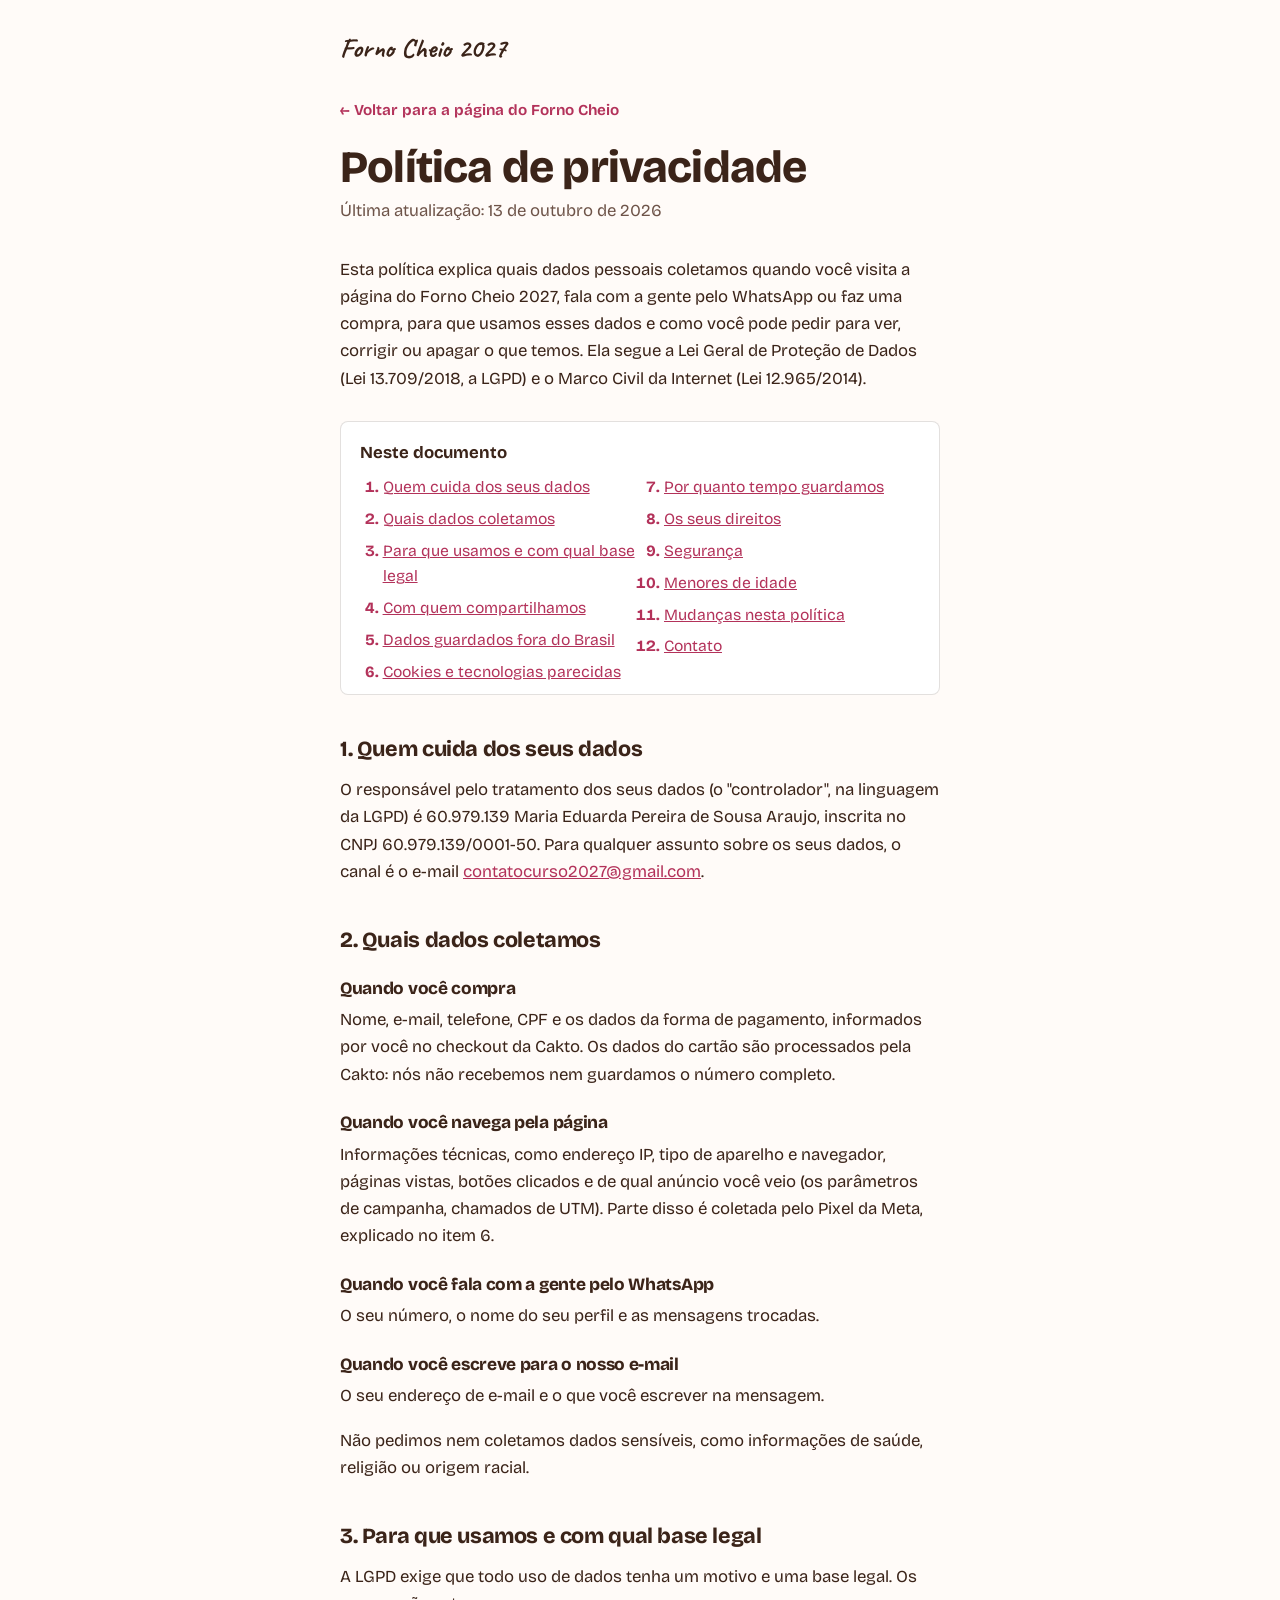
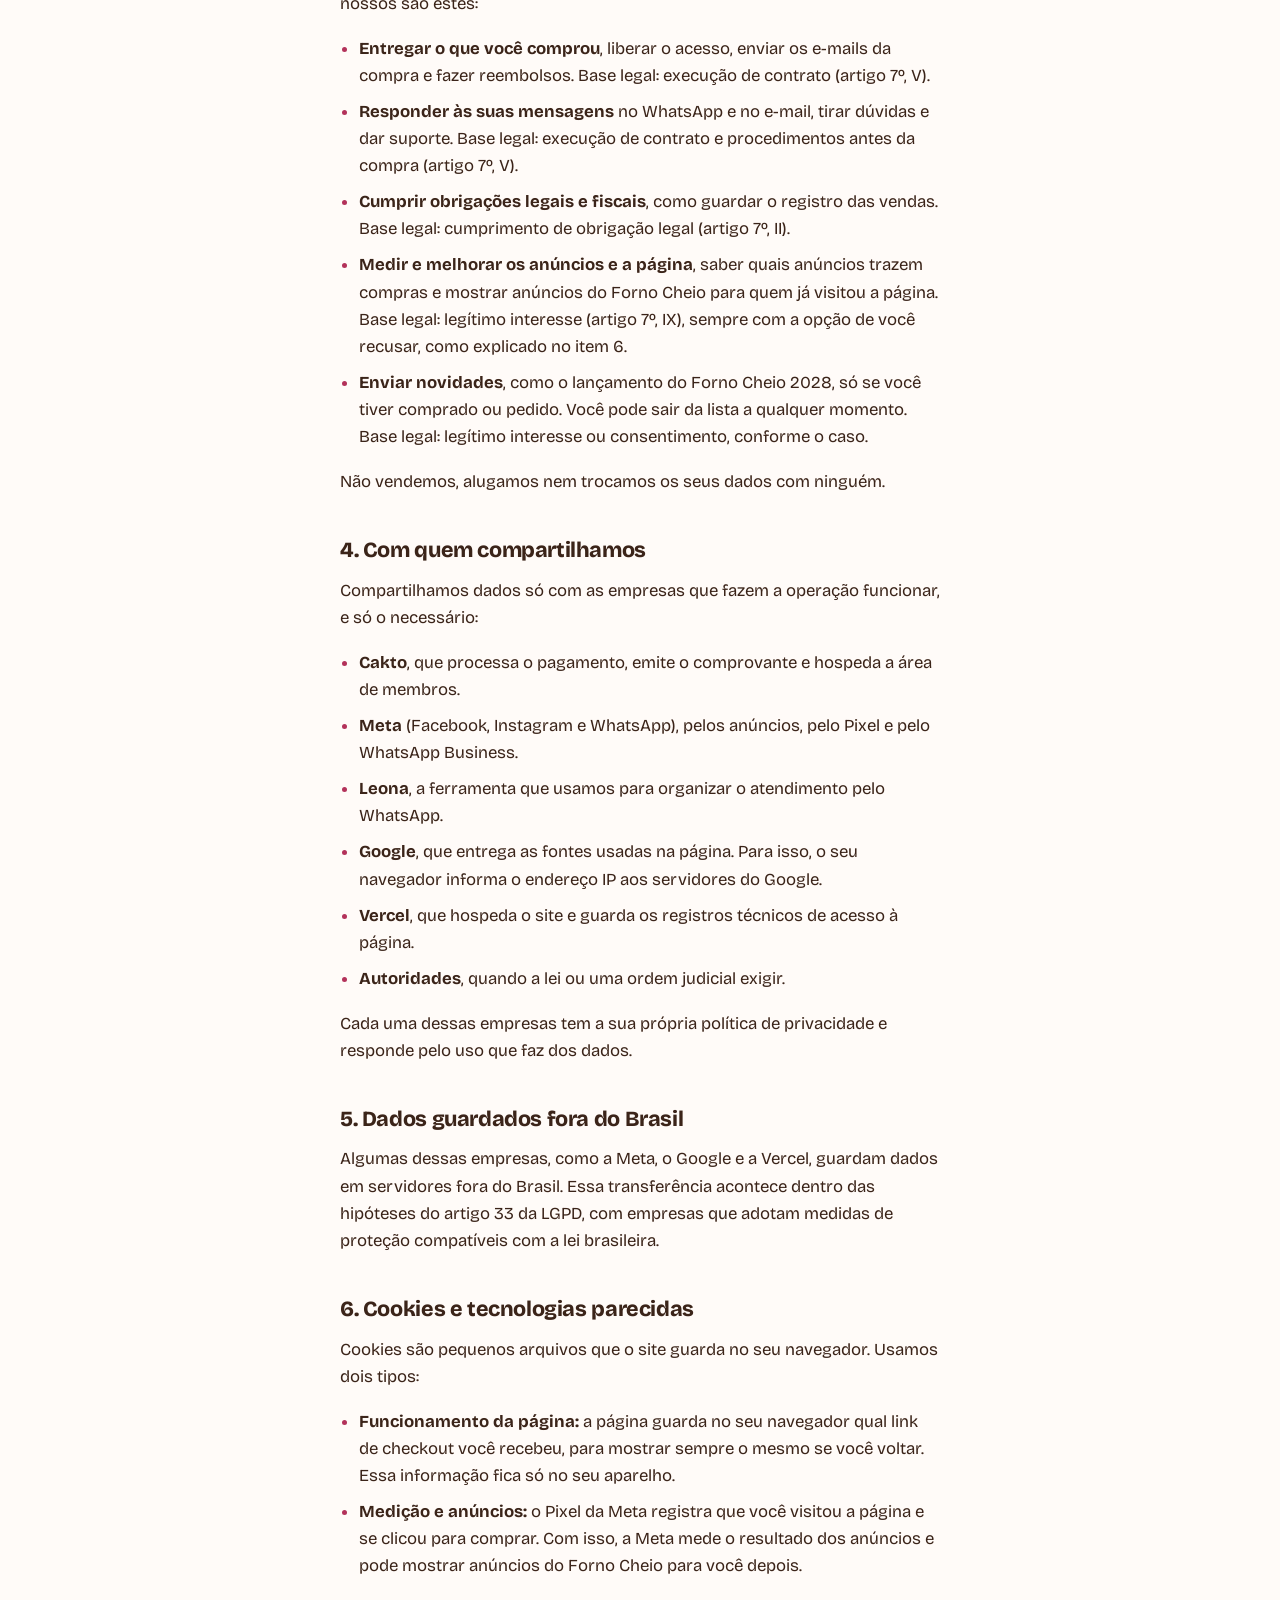
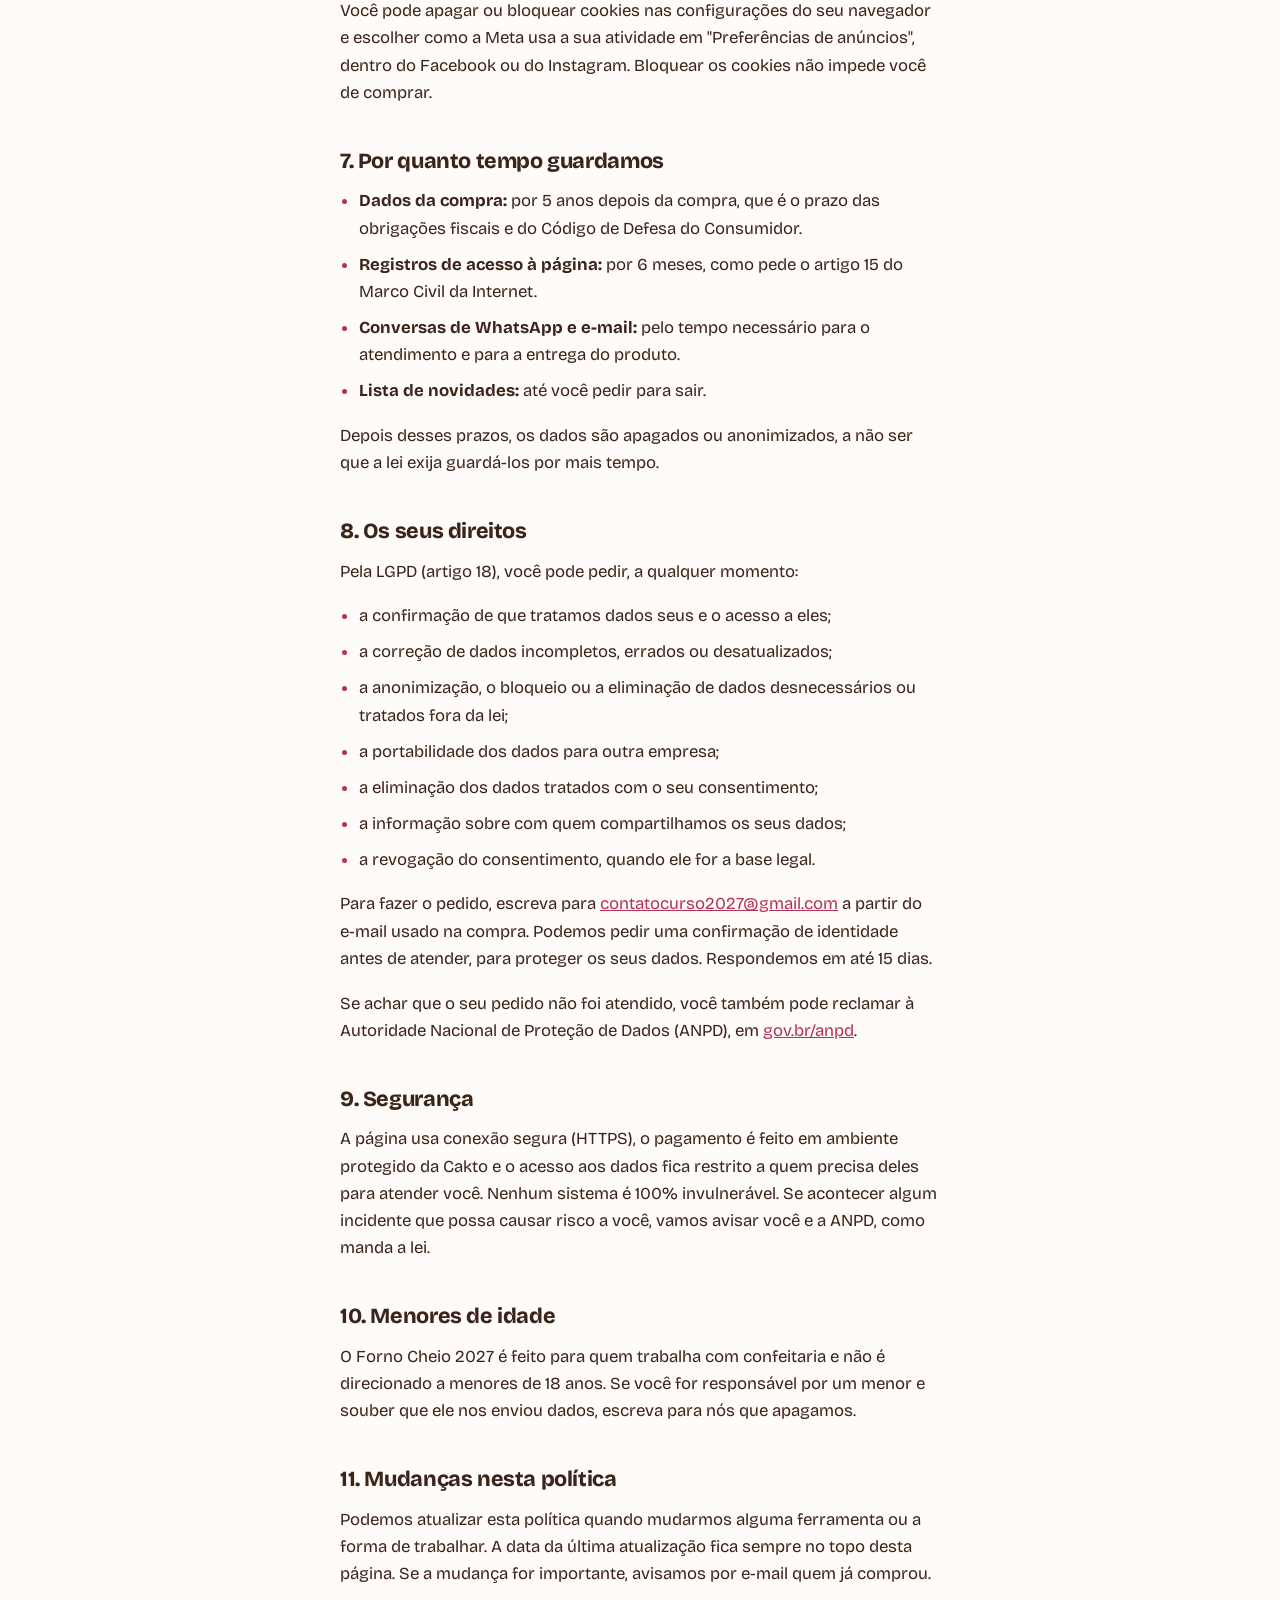
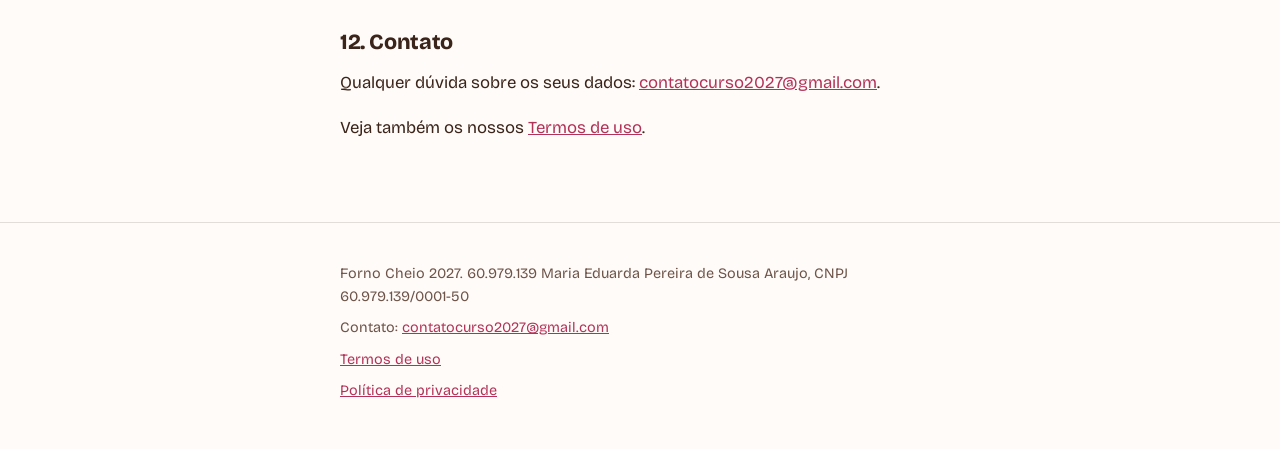
==== privacidade.html @ e8f70041 "Add files via upload" ====
<!doctype html>
<html lang="pt-BR">
<head>
<meta charset="utf-8">
<meta name="viewport" content="width=device-width, initial-scale=1, viewport-fit=cover">
<title>Política de privacidade | Forno Cheio 2027</title>
<meta name="description" content="Política de privacidade do Forno Cheio 2027: quais dados coletamos, para quê, com quem compartilhamos e como você exerce os seus direitos pela LGPD.">
<meta name="robots" content="noindex">
<meta name="theme-color" content="#FFFBF8">
<link rel="preconnect" href="https://fonts.googleapis.com">
<link rel="preconnect" href="https://fonts.gstatic.com" crossorigin>
<link href="https://fonts.googleapis.com/css2?family=Bricolage+Grotesque:opsz,wght@12..96,400..800&family=Caveat:wght@500..700&display=swap" rel="stylesheet">
<link rel="stylesheet" href="style.css">
</head>
<body>

<header class="legal-topo">
  <div class="coluna">
    <a class="marca legal-marca" href="index.html">Forno Cheio 2027</a>
  </div>
</header>

<main class="legal">
  <div class="coluna">
    <a class="legal-voltar" href="index.html">← Voltar para a página do Forno Cheio</a>
    <h1>Política de privacidade</h1>
    <p class="legal-data">Última atualização: 13 de outubro de 2026</p>

    <p>Esta política explica quais dados pessoais coletamos quando você visita a página do Forno Cheio 2027, fala com a gente pelo WhatsApp ou faz uma compra, para que usamos esses dados e como você pode pedir para ver, corrigir ou apagar o que temos. Ela segue a Lei Geral de Proteção de Dados (Lei 13.709/2018, a LGPD) e o Marco Civil da Internet (Lei 12.965/2014).</p>

    <nav class="legal-sumario" aria-label="Neste documento">
      <p><strong>Neste documento</strong></p>
      <ol>
        <li><a href="#p1">Quem cuida dos seus dados</a></li>
        <li><a href="#p2">Quais dados coletamos</a></li>
        <li><a href="#p3">Para que usamos e com qual base legal</a></li>
        <li><a href="#p4">Com quem compartilhamos</a></li>
        <li><a href="#p5">Dados guardados fora do Brasil</a></li>
        <li><a href="#p6">Cookies e tecnologias parecidas</a></li>
        <li><a href="#p7">Por quanto tempo guardamos</a></li>
        <li><a href="#p8">Os seus direitos</a></li>
        <li><a href="#p9">Segurança</a></li>
        <li><a href="#p10">Menores de idade</a></li>
        <li><a href="#p11">Mudanças nesta política</a></li>
        <li><a href="#p12">Contato</a></li>
      </ol>
    </nav>

    <section id="p1">
      <h2>1. Quem cuida dos seus dados</h2>
      <p>O responsável pelo tratamento dos seus dados (o "controlador", na linguagem da LGPD) é 60.979.139 Maria Eduarda Pereira de Sousa Araujo, inscrita no CNPJ 60.979.139/0001-50. Para qualquer assunto sobre os seus dados, o canal é o e-mail <a href="mailto:contatocurso2027@gmail.com">contatocurso2027@gmail.com</a>.</p>
    </section>

    <section id="p2">
      <h2>2. Quais dados coletamos</h2>
      <h3>Quando você compra</h3>
      <p>Nome, e-mail, telefone, CPF e os dados da forma de pagamento, informados por você no checkout da Cakto. Os dados do cartão são processados pela Cakto: nós não recebemos nem guardamos o número completo.</p>
      <h3>Quando você navega pela página</h3>
      <p>Informações técnicas, como endereço IP, tipo de aparelho e navegador, páginas vistas, botões clicados e de qual anúncio você veio (os parâmetros de campanha, chamados de UTM). Parte disso é coletada pelo Pixel da Meta, explicado no item 6.</p>
      <h3>Quando você fala com a gente pelo WhatsApp</h3>
      <p>O seu número, o nome do seu perfil e as mensagens trocadas.</p>
      <h3>Quando você escreve para o nosso e-mail</h3>
      <p>O seu endereço de e-mail e o que você escrever na mensagem.</p>
      <p>Não pedimos nem coletamos dados sensíveis, como informações de saúde, religião ou origem racial.</p>
    </section>

    <section id="p3">
      <h2>3. Para que usamos e com qual base legal</h2>
      <p>A LGPD exige que todo uso de dados tenha um motivo e uma base legal. Os nossos são estes:</p>
      <ul>
        <li><strong>Entregar o que você comprou</strong>, liberar o acesso, enviar os e-mails da compra e fazer reembolsos. Base legal: execução de contrato (artigo 7º, V).</li>
        <li><strong>Responder às suas mensagens</strong> no WhatsApp e no e-mail, tirar dúvidas e dar suporte. Base legal: execução de contrato e procedimentos antes da compra (artigo 7º, V).</li>
        <li><strong>Cumprir obrigações legais e fiscais</strong>, como guardar o registro das vendas. Base legal: cumprimento de obrigação legal (artigo 7º, II).</li>
        <li><strong>Medir e melhorar os anúncios e a página</strong>, saber quais anúncios trazem compras e mostrar anúncios do Forno Cheio para quem já visitou a página. Base legal: legítimo interesse (artigo 7º, IX), sempre com a opção de você recusar, como explicado no item 6.</li>
        <li><strong>Enviar novidades</strong>, como o lançamento do Forno Cheio 2028, só se você tiver comprado ou pedido. Você pode sair da lista a qualquer momento. Base legal: legítimo interesse ou consentimento, conforme o caso.</li>
      </ul>
      <p>Não vendemos, alugamos nem trocamos os seus dados com ninguém.</p>
    </section>

    <section id="p4">
      <h2>4. Com quem compartilhamos</h2>
      <p>Compartilhamos dados só com as empresas que fazem a operação funcionar, e só o necessário:</p>
      <ul>
        <li><strong>Cakto</strong>, que processa o pagamento, emite o comprovante e hospeda a área de membros.</li>
        <li><strong>Meta</strong> (Facebook, Instagram e WhatsApp), pelos anúncios, pelo Pixel e pelo WhatsApp Business.</li>
        <li><strong>Leona</strong>, a ferramenta que usamos para organizar o atendimento pelo WhatsApp.</li>
        <li><strong>Google</strong>, que entrega as fontes usadas na página. Para isso, o seu navegador informa o endereço IP aos servidores do Google.</li>
        <li><strong>Vercel</strong>, que hospeda o site e guarda os registros técnicos de acesso à página.</li>
        <li><strong>Autoridades</strong>, quando a lei ou uma ordem judicial exigir.</li>
      </ul>
      <p>Cada uma dessas empresas tem a sua própria política de privacidade e responde pelo uso que faz dos dados.</p>
    </section>

    <section id="p5">
      <h2>5. Dados guardados fora do Brasil</h2>
      <p>Algumas dessas empresas, como a Meta, o Google e a Vercel, guardam dados em servidores fora do Brasil. Essa transferência acontece dentro das hipóteses do artigo 33 da LGPD, com empresas que adotam medidas de proteção compatíveis com a lei brasileira.</p>
    </section>

    <section id="p6">
      <h2>6. Cookies e tecnologias parecidas</h2>
      <p>Cookies são pequenos arquivos que o site guarda no seu navegador. Usamos dois tipos:</p>
      <ul>
        <li><strong>Funcionamento da página:</strong> a página guarda no seu navegador qual link de checkout você recebeu, para mostrar sempre o mesmo se você voltar. Essa informação fica só no seu aparelho.</li>
        <li><strong>Medição e anúncios:</strong> o Pixel da Meta registra que você visitou a página e se clicou para comprar. Com isso, a Meta mede o resultado dos anúncios e pode mostrar anúncios do Forno Cheio para você depois.</li>
      </ul>
      <p>Você pode apagar ou bloquear cookies nas configurações do seu navegador e escolher como a Meta usa a sua atividade em "Preferências de anúncios", dentro do Facebook ou do Instagram. Bloquear os cookies não impede você de comprar.</p>
    </section>

    <section id="p7">
      <h2>7. Por quanto tempo guardamos</h2>
      <ul>
        <li><strong>Dados da compra:</strong> por 5 anos depois da compra, que é o prazo das obrigações fiscais e do Código de Defesa do Consumidor.</li>
        <li><strong>Registros de acesso à página:</strong> por 6 meses, como pede o artigo 15 do Marco Civil da Internet.</li>
        <li><strong>Conversas de WhatsApp e e-mail:</strong> pelo tempo necessário para o atendimento e para a entrega do produto.</li>
        <li><strong>Lista de novidades:</strong> até você pedir para sair.</li>
      </ul>
      <p>Depois desses prazos, os dados são apagados ou anonimizados, a não ser que a lei exija guardá-los por mais tempo.</p>
    </section>

    <section id="p8">
      <h2>8. Os seus direitos</h2>
      <p>Pela LGPD (artigo 18), você pode pedir, a qualquer momento:</p>
      <ul>
        <li>a confirmação de que tratamos dados seus e o acesso a eles;</li>
        <li>a correção de dados incompletos, errados ou desatualizados;</li>
        <li>a anonimização, o bloqueio ou a eliminação de dados desnecessários ou tratados fora da lei;</li>
        <li>a portabilidade dos dados para outra empresa;</li>
        <li>a eliminação dos dados tratados com o seu consentimento;</li>
        <li>a informação sobre com quem compartilhamos os seus dados;</li>
        <li>a revogação do consentimento, quando ele for a base legal.</li>
      </ul>
      <p>Para fazer o pedido, escreva para <a href="mailto:contatocurso2027@gmail.com">contatocurso2027@gmail.com</a> a partir do e-mail usado na compra. Podemos pedir uma confirmação de identidade antes de atender, para proteger os seus dados. Respondemos em até 15 dias.</p>
      <p>Se achar que o seu pedido não foi atendido, você também pode reclamar à Autoridade Nacional de Proteção de Dados (ANPD), em <a href="https://www.gov.br/anpd" rel="noopener">gov.br/anpd</a>.</p>
    </section>

    <section id="p9">
      <h2>9. Segurança</h2>
      <p>A página usa conexão segura (HTTPS), o pagamento é feito em ambiente protegido da Cakto e o acesso aos dados fica restrito a quem precisa deles para atender você. Nenhum sistema é 100% invulnerável. Se acontecer algum incidente que possa causar risco a você, vamos avisar você e a ANPD, como manda a lei.</p>
    </section>

    <section id="p10">
      <h2>10. Menores de idade</h2>
      <p>O Forno Cheio 2027 é feito para quem trabalha com confeitaria e não é direcionado a menores de 18 anos. Se você for responsável por um menor e souber que ele nos enviou dados, escreva para nós que apagamos.</p>
    </section>

    <section id="p11">
      <h2>11. Mudanças nesta política</h2>
      <p>Podemos atualizar esta política quando mudarmos alguma ferramenta ou a forma de trabalhar. A data da última atualização fica sempre no topo desta página. Se a mudança for importante, avisamos por e-mail quem já comprou.</p>
    </section>

    <section id="p12">
      <h2>12. Contato</h2>
      <p>Qualquer dúvida sobre os seus dados: <a href="mailto:contatocurso2027@gmail.com">contatocurso2027@gmail.com</a>.</p>
      <p>Veja também os nossos <a href="termos.html">Termos de uso</a>.</p>
    </section>
  </div>
</main>

<footer class="rodape rodape-legal">
  <div class="coluna">
    <p>Forno Cheio 2027. 60.979.139 Maria Eduarda Pereira de Sousa Araujo, CNPJ 60.979.139/0001-50</p>
    <p>Contato: <a href="mailto:contatocurso2027@gmail.com">contatocurso2027@gmail.com</a></p>
    <p><a href="termos.html">Termos de uso</a></p>
    <p><a href="privacidade.html" aria-current="page">Política de privacidade</a></p>
  </div>
</footer>

</body>
</html>
---- style.css ----
/*
  FORNO CHEIO 2027 | PÁGINA DE VENDAS COM DUAS VERSÕES
  Estilos da página. Este arquivo é carregado pelo index.html (link no <head>).
  As cores ficam todas no bloco :root logo abaixo. O modo escuro se ajusta sozinho.
*/

:root {
  --papel: #FFFBF8;
  --cartao: #FFFFFF;
  --tinta: #3B2419;
  --tinta-suave: #6E5449;
  --framboesa: #B3325A;
  --framboesa-escura: #86203F;
  --no-botao: #FFFFFF;
  --glace: #F8D3D9;
  --kraft: #D4B58F;
  --no-kraft: #3B2419;
  --pauta: #B9CDE4;
  --margem: #E79AAA;
  --risco: rgba(59, 36, 25, 0.14);
  --sombra: rgba(59, 36, 25, 0.28);
  --faixa: #3B2419;
  --na-faixa: #FFF3EE;
  box-sizing: border-box;
  padding-top: env(safe-area-inset-top, 0px);
  padding-bottom: env(safe-area-inset-bottom, 0px);
}
@media (prefers-color-scheme: dark) {
  :root:not([data-theme="light"]) {
    --papel: #1D1411;
    --cartao: #2A1D19;
    --tinta: #F6E8E1;
    --tinta-suave: #CDB5AA;
    --framboesa: #EE7C9C;
    --framboesa-escura: #B8506F;
    --no-botao: #1D1411;
    --glace: #4A2630;
    --kraft: #8F714F;
    --no-kraft: #FFF3EE;
    --pauta: #3A4E66;
    --margem: #9C4A5C;
    --risco: rgba(246, 232, 225, 0.16);
    --sombra: rgba(0, 0, 0, 0.55);
    --faixa: #F6E8E1;
    --na-faixa: #1D1411;
  }
}
:root[data-theme="dark"] {
  --papel: #1D1411;
  --cartao: #2A1D19;
  --tinta: #F6E8E1;
  --tinta-suave: #CDB5AA;
  --framboesa: #EE7C9C;
  --framboesa-escura: #B8506F;
  --no-botao: #1D1411;
  --glace: #4A2630;
  --kraft: #8F714F;
  --no-kraft: #FFF3EE;
  --pauta: #3A4E66;
  --margem: #9C4A5C;
  --risco: rgba(246, 232, 225, 0.16);
  --sombra: rgba(0, 0, 0, 0.55);
  --faixa: #F6E8E1;
  --na-faixa: #1D1411;
}
*, *::before, *::after { box-sizing: inherit; }
html {
  scroll-padding-top: env(safe-area-inset-top, 0px);
  scroll-behavior: smooth;
  -webkit-text-size-adjust: 100%;
}
body {
  margin: 0;
  background: var(--papel);
  color: var(--tinta);
  font-family: "Bricolage Grotesque", system-ui, -apple-system, "Segoe UI", Roboto, Arial, sans-serif;
  font-optical-sizing: auto;
  font-size: 1.125rem;
  line-height: 1.62;
}
img, svg { max-width: 100%; }
h1, h2, h3 {
  margin: 0 0 1rem;
  line-height: 1.1;
  letter-spacing: -0.018em;
  font-weight: 760;
  text-wrap: balance;
}
h1 { font-size: clamp(2.05rem, 6.2vw, 3.5rem); line-height: 1.04; }
h2 { font-size: clamp(1.65rem, 4.4vw, 2.45rem); }
h3 { font-size: 1.3rem; line-height: 1.2; margin-top: 2.2rem; }
p { margin: 0 0 1.1rem; }
a { color: var(--framboesa); }
.mao {
  font-family: "Caveat", "Bradley Hand", "Segoe Print", cursive;
  font-weight: 650;
  line-height: 1.1;
  color: var(--framboesa);
}
.coluna { max-width: 40rem; margin: 0 auto; padding: 0 1.25rem; }
.largo { max-width: 66rem; margin: 0 auto; padding: 0 1.25rem; }
.bloco { padding: 4.5rem 0; }
.bloco + .bloco { border-top: 1px solid var(--risco); }
.suave { color: var(--tinta-suave); }
.sr-only {
  position: absolute;
  width: 1px;
  height: 1px;
  padding: 0;
  margin: -1px;
  overflow: hidden;
  clip: rect(0, 0, 0, 0);
  white-space: nowrap;
  border: 0;
}

/* Períodos: pré-venda (2026) e ano corrente (2027) */
[data-periodo="2026"] .so-2027,
[data-periodo="2027"] .so-2026 { display: none !important; }

/* Botão */
.botao {
  display: inline-block;
  background: var(--framboesa);
  color: var(--no-botao);
  text-decoration: none;
  font-weight: 720;
  font-size: 1.12rem;
  line-height: 1.25;
  padding: 1.05rem 1.6rem;
  border-radius: 0.7rem;
  box-shadow: 0 4px 0 var(--framboesa-escura);
  transition: transform 0.12s ease, box-shadow 0.12s ease;
}
.botao:hover { transform: translateY(1px); box-shadow: 0 3px 0 var(--framboesa-escura); }
.botao:active { transform: translateY(4px); box-shadow: 0 0 0 var(--framboesa-escura); }
.botao:focus-visible, a:focus-visible, summary:focus-visible {
  outline: 3px solid var(--tinta);
  outline-offset: 3px;
}

/* Topo */
.marca {
  font-family: "Caveat", "Bradley Hand", cursive;
  font-weight: 700;
  font-size: 1.7rem;
  color: var(--tinta);
  padding-top: 1.2rem;
}
.topo { padding: 0 0 4rem; }
.heroi {
  display: grid;
  gap: 2.5rem;
  align-items: center;
  padding-top: 1.6rem;
}
.pre { font-weight: 600; color: var(--tinta-suave); margin-bottom: 0.9rem; }
.sub { font-size: 1.2rem; max-width: 36rem; }
.preco-curto { margin-top: 1.2rem; font-size: 1rem; color: var(--tinta-suave); }
@media (min-width: 900px) {
  .heroi { grid-template-columns: 1.15fr 0.85fr; gap: 3.5rem; }
}

/* Calendários do herói */
.calendarios { margin: 0; }
.cal-par { display: grid; grid-template-columns: 1fr 1fr; gap: 0.9rem; }
.cal {
  background: var(--cartao);
  border: 1px solid var(--risco);
  border-radius: 0.3rem;
  padding: 0.8rem 0.7rem 0.9rem;
  transform: rotate(var(--rot, 0deg));
  box-shadow: 0 12px 22px -16px var(--sombra);
}
.cal-mes { font-weight: 720; font-size: 0.98rem; margin: 0 0 0.45rem; }
.cal-grade {
  display: grid;
  grid-template-columns: repeat(7, 1fr);
  text-align: center;
  font-size: 0.82rem;
  row-gap: 0.28rem;
  font-variant-numeric: tabular-nums;
}
.c-h { font-weight: 700; color: var(--tinta-suave); font-size: 0.72rem; }
.c-marca { position: relative; font-weight: 800; color: var(--framboesa); }
.c-marca::after {
  content: "";
  position: absolute;
  inset: -0.32rem -0.2rem;
  border: 2px solid var(--framboesa);
  border-radius: 52% 46% 55% 44% / 50% 56% 44% 50%;
  transform: rotate(-9deg);
}
.seta { display: block; width: 100%; height: 4.2rem; margin-top: 0.4rem; }
.seta path {
  fill: none;
  stroke: var(--framboesa);
  stroke-width: 2.6;
  stroke-linecap: round;
  stroke-linejoin: round;
}
.seta .traco { stroke-dasharray: 360; stroke-dashoffset: 360; animation: desenhar 1.3s 0.5s ease-out forwards; }
.seta .ponta { opacity: 0; animation: surgir 0.2s 1.7s forwards; }
@keyframes desenhar { to { stroke-dashoffset: 0; } }
@keyframes surgir { to { opacity: 1; } }
.cal-notas { display: grid; grid-template-columns: 1fr 1fr; gap: 0.9rem; font-size: 1.35rem; }
.cal-notas p { margin: 0; }
.cal-notas p:last-child { text-align: right; }

/* História: conversa no direct */
.chat { display: flex; flex-direction: column; gap: 0.55rem; margin: 0.4rem 0 1.6rem; }
.msg {
  max-width: min(85%, 21rem);
  border: 1px solid var(--risco);
  padding: 0.7rem 1rem 0.5rem;
  box-shadow: 0 10px 20px -16px var(--sombra);
}
.msg p { margin: 0 0 0.15rem; }
.msg small { display: block; color: var(--tinta-suave); font-size: 0.8rem; }
.msg-cliente { align-self: flex-start; background: var(--cartao); border-radius: 1.1rem 1.1rem 1.1rem 0.25rem; }
.msg-confeiteira { align-self: flex-end; background: var(--glace); border-color: transparent; border-radius: 1.1rem 1.1rem 0.25rem 1.1rem; }
.msg-confeiteira small { text-align: right; }
.lido { color: var(--framboesa); letter-spacing: -0.15em; margin-left: 0.15rem; }
.destaque { font-size: 1.32rem; line-height: 1.4; font-weight: 650; margin: 1.8rem 0; }

/* Etiquetas kraft */
.etiquetas { list-style: none; padding: 0; margin: 1.4rem 0 1.6rem; display: grid; gap: 0.8rem; }
.etiqueta {
  position: relative;
  background: var(--kraft);
  color: var(--no-kraft);
  border-radius: 0.35rem 0.9rem 0.9rem 0.35rem;
  padding: 0.85rem 1.1rem 0.85rem 2.4rem;
}
.etiqueta::before {
  content: "";
  position: absolute;
  left: 0.9rem;
  top: 50%;
  width: 0.62rem;
  height: 0.62rem;
  margin-top: -0.31rem;
  border-radius: 50%;
  background: var(--papel);
  box-shadow: inset 0 1px 2px var(--sombra);
}
.etiqueta strong { display: block; font-size: 1.08rem; }
.etiqueta span { font-size: 1rem; }

/* Cinco datas em cobrinha, alinhadas às margens do texto:
   1 ---- 2
          |
   4 ---- 3
   |
   5                                                        */
.cobra {
  --g: 1.6rem;   /* espaço entre as linhas e entre as colunas */
  --c: 2.4rem;   /* tamanho do círculo */
  list-style: none;
  margin: 2rem 0 0.8rem;
  padding: 0;
  display: grid;
  grid-template-columns: 1fr 1fr;
  column-gap: var(--g);
  row-gap: var(--g);
}
.cobra li {
  position: relative;
  padding: calc(var(--c) + 0.55rem) 0 0.3rem calc(var(--c) * 0.5 + 0.9rem);
}
.cobra li:nth-child(1) { grid-area: 1 / 1; }
.cobra li:nth-child(2) { grid-area: 1 / 2; }
.cobra li:nth-child(3) { grid-area: 2 / 2; }
.cobra li:nth-child(4) { grid-area: 2 / 1; }
.cobra li:nth-child(5) { grid-area: 3 / 1; }
/* do lado direito, círculo e texto encostam na margem direita */
.cobra li:nth-child(2),
.cobra li:nth-child(3) {
  text-align: right;
  padding-left: 0;
  padding-right: calc(var(--c) * 0.5 + 0.9rem);
}
.cobra .num {
  position: absolute;
  top: 0;
  left: 0;
  z-index: 1;
  display: grid;
  place-items: center;
  width: var(--c);
  height: var(--c);
  border-radius: 50%;
  border: 2px solid var(--tinta);
  background: var(--papel);
  font-weight: 780;
  font-size: 1.05rem;
}
.cobra li:nth-child(2) .num,
.cobra li:nth-child(3) .num { left: auto; right: 0; }
.cobra li:last-child .num { background: var(--framboesa); border-color: var(--framboesa); color: var(--no-botao); }
.cobra strong { display: block; font-size: 1.05rem; line-height: 1.25; }
.cobra .quando { display: block; color: var(--tinta-suave); font-size: 0.98rem; line-height: 1.35; margin-top: 0.2rem; }
/* linhas retas: 1 → 2 e 3 → 4, na altura do centro dos círculos */
.cobra li:nth-child(1)::after,
.cobra li:nth-child(3)::after {
  content: "";
  position: absolute;
  top: calc(var(--c) * 0.5 - 1px);
  border-top: 2px dashed var(--tinta-suave);
}
.cobra li:nth-child(1)::after { left: calc(var(--c) * 0.5); right: calc(-100% - var(--g) + var(--c) * 0.5); }
.cobra li:nth-child(3)::after { right: calc(var(--c) * 0.5); left: calc(-100% - var(--g) + var(--c) * 0.5); }
/* descidas: 2 → 3 pela margem direita e 4 → 5 pela margem esquerda */
.cobra li:nth-child(2)::after,
.cobra li:nth-child(4)::after {
  content: "";
  position: absolute;
  top: calc(var(--c) * 0.5);
  height: calc(100% + var(--g));
  border-left: 2px dashed var(--tinta-suave);
}
.cobra li:nth-child(2)::after { right: calc(var(--c) * 0.5 - 1px); }
.cobra li:nth-child(4)::after { left: calc(var(--c) * 0.5 - 1px); }
@media (min-width: 640px) { .cobra { --g: 2.2rem; } }

/* Limite do forno */
.limite {
  margin: 1.6rem 0 1.8rem;
  padding: 1.2rem 1.2rem 1rem;
  background: var(--cartao);
  border: 1px solid var(--risco);
  border-radius: 0.5rem;
}
.limite-linha {
  display: grid;
  grid-template-columns: 6.6rem 1fr 3.4rem;
  align-items: center;
  gap: 0.7rem;
  font-size: 1rem;
  margin-bottom: 0.65rem;
}
.limite-barra { height: 0.8rem; background: var(--risco); border-radius: 0.4rem; overflow: hidden; }
.limite-barra i { display: block; height: 100%; background: var(--kraft); border-radius: 0.4rem; }
.limite-linha.manda .limite-barra i { background: var(--framboesa); }
.limite-linha.manda { font-weight: 720; color: var(--framboesa); }
.limite-linha b { font-variant-numeric: tabular-nums; text-align: right; }
.limite figcaption { font-size: 1.35rem; margin-top: 0.4rem; }

.frase-central span { display: block; }
.frase-central {
  font-size: 1.32rem;
  font-weight: 700;
  line-height: 1.4;
  margin: 2.2rem 0 0;
  padding-left: 1rem;
  border-left: 3px solid var(--framboesa);
}

/* Algumas páginas por dentro */
.galeria-largura { max-width: 40rem; margin: 0 auto; padding: 0 1.25rem; }
.galeria {
  display: grid;
  grid-template-columns: repeat(2, 1fr);
  gap: 2rem 1.4rem;
  padding: 1rem 0 0.4rem;
}
.galeria figure { margin: 0; }
.galeria a { display: block; border-radius: 0.9rem; }
.galeria img {
  display: block;
  width: 100%;
  height: auto;
  border-radius: 0.9rem;
  border: 1px solid var(--risco);
  box-shadow: 0 16px 28px -18px var(--sombra);
  background: var(--cartao);
}
.galeria figure:nth-child(1) img { transform: rotate(-1.2deg); }
.galeria figure:nth-child(2) img { transform: rotate(1deg); }
.galeria figure:nth-child(3) img { transform: rotate(0.6deg); }
.galeria figure:nth-child(4) img { transform: rotate(-0.8deg); }
.galeria figcaption { font-size: 1.3rem; text-align: center; margin-top: 0.8rem; line-height: 1.1; }
@media (max-width: 759px) {
  /* No celular, as páginas passam de lado, com o dedo */
  .galeria-largura { padding: 0; }
  .galeria {
    grid-template-columns: none;
    grid-auto-flow: column;
    grid-auto-columns: 72%;
    overflow-x: auto;
    scroll-snap-type: x mandatory;
    scroll-padding: 0 1.25rem;
    padding: 1rem 1.25rem 0.6rem;
    -webkit-overflow-scrolling: touch;
  }
  .galeria figure { scroll-snap-align: start; }
}
.por-dentro-fecho { margin-top: 2.4rem; }
.por-dentro-fecho .destaque { margin-top: 0; }
.por-dentro-fecho .botao { display: block; width: fit-content; min-width: min(100%, 22rem); margin: 0 auto; text-align: center; }
@media (max-width: 759px) { .por-dentro-fecho .botao { width: auto; } }

/* Janela para ver a página maior */
.ampliar {
  padding: 0;
  border: 0;
  background: transparent;
  max-width: min(92vw, 34rem);
  max-height: 92vh;
  overflow: visible;
}
.ampliar::backdrop { background: rgba(29, 20, 17, 0.82); }
.ampliar img { display: block; width: 100%; height: auto; max-height: 88vh; object-fit: contain; border-radius: 0.8rem; }
.ampliar-fechar {
  position: absolute;
  top: -0.9rem;
  right: -0.6rem;
  width: 2.6rem;
  height: 2.6rem;
  border-radius: 50%;
  border: 0;
  background: var(--framboesa);
  color: var(--no-botao);
  font: 700 1.6rem/1 "Bricolage Grotesque", system-ui, sans-serif;
  cursor: pointer;
  box-shadow: 0 6px 14px -6px rgba(0, 0, 0, 0.5);
}
.ampliar-fechar:focus-visible { outline: 3px solid var(--papel); outline-offset: 2px; }

/* Duas colunas */
.duas { display: grid; gap: 1.8rem; margin-top: 1.6rem; }
@media (min-width: 760px) { .duas { grid-template-columns: 1fr 1fr; gap: 2.6rem; } }
.duas h3 { margin-top: 0; }

/* O que você recebe */
.entrega { padding: 1.6rem 0 0.6rem; border-top: 1px dashed var(--risco); }
.entrega:first-of-type { border-top: 0; }
.entrega h3 { margin-top: 0; display: flex; gap: 0.7rem; align-items: baseline; }
.entrega h3 svg { flex: 0 0 auto; width: 1.3rem; height: 1.3rem; position: relative; top: 0.15rem; }
.entrega h3 svg path { fill: none; stroke: var(--framboesa); stroke-width: 3; stroke-linecap: round; stroke-linejoin: round; }
.descobertas { padding-left: 1.2rem; margin: 0.6rem 0 1.2rem; }
.descobertas li { margin-bottom: 0.6rem; padding-left: 0.2rem; }
.descobertas li::marker { color: var(--framboesa); }
.rolagem { overflow-x: auto; -webkit-overflow-scrolling: touch; margin: 1rem 0 1.2rem; }
.planilha {
  border-collapse: collapse;
  min-width: 30rem;
  width: 100%;
  font-size: 0.95rem;
  background: var(--cartao);
  border: 1px solid var(--risco);
}
.planilha th, .planilha td { border: 1px solid var(--risco); padding: 0.45rem 0.65rem; text-align: left; white-space: nowrap; }
.planilha th { background: var(--glace); font-weight: 720; }
.status-sim { color: var(--framboesa); font-weight: 700; }
.bonus-caixa {
  background: var(--glace);
  border-radius: 0.6rem;
  padding: 1.2rem 1.2rem 0.3rem;
  margin-top: 0.4rem;
}

/* Bônus da versão completa */
.bonus-chamada { margin-top: 2.6rem; text-align: center; }
.bonus-chamada .botao { min-width: min(100%, 22rem); }
.bonus-chamada .mao { font-size: 1.35rem; margin: 0.9rem 0 0; }
.bonus-grade { display: grid; gap: 1.8rem; margin-top: 2.4rem; }
.presente {
  position: relative;
  background: var(--cartao);
  border: 1px solid var(--risco);
  border-radius: 0.6rem;
  padding: 2rem 1.3rem 1.2rem;
  box-shadow: 0 14px 26px -20px var(--sombra);
}
.presente h3 { margin: 0 0 0.6rem; }
.presente p:last-child { margin-bottom: 0; }
.presente .selo-completo {
  position: absolute;
  top: -0.85rem;
  left: 1.1rem;
  margin: 0;
  background: var(--kraft);
  color: var(--no-kraft);
  font-weight: 700;
  font-size: 0.88rem;
  line-height: 1;
  padding: 0.5rem 0.85rem 0.5rem 1.45rem;
  border-radius: 0.3rem 0.7rem 0.7rem 0.3rem;
  transform: rotate(-2deg);
}
.presente .selo-completo::before {
  position: absolute;
  left: 0.55rem;
  top: 50%;
  margin: -0.22rem 0 0;
  width: 0.44rem;
  height: 0.44rem;
  background: var(--cartao);
}
.presente-duas { display: grid; gap: 1.2rem; }
.presente .descobertas { margin-bottom: 1.4rem; }
.chat-exemplo { margin: 0.4rem 0 0.6rem; }
.chat-exemplo .msg { max-width: min(88%, 21rem); }
.exemplo-nota { font-size: 1.3rem; text-align: right; }
.presente, .presente-duas > *, .presente-tabela { min-width: 0; }
.presente-tabela { margin: 0; }
.presente-tabela .rolagem { margin: 0 0 0.4rem; }
.presente-tabela .planilha { min-width: 24rem; }
.presente-tabela figcaption { font-size: 1.25rem; }

/* Campanhas */
.campanhas { border-collapse: collapse; width: 100%; min-width: 26rem; font-size: 1rem; }
.campanhas td, .campanhas th { padding: 0.7rem 0.6rem; border-bottom: 1px solid var(--risco); text-align: left; vertical-align: top; }
.campanhas th { font-size: 0.9rem; color: var(--tinta-suave); font-weight: 650; }
.campanhas td:first-child { white-space: nowrap; font-variant-numeric: tabular-nums; }
.nivel-alta { color: var(--framboesa); font-weight: 720; }
.nivel-media { color: var(--tinta-suave); }

/* Como funciona */
.passos { padding-left: 1.4rem; margin: 1.4rem 0 0; }
.passos li { margin-bottom: 1rem; padding-left: 0.3rem; }
.passos li::marker { font-weight: 780; color: var(--framboesa); }

/* Para quem */
.lista-sim, .lista-nao { list-style: none; padding: 0; margin: 0; }
.lista-sim li, .lista-nao li { position: relative; padding-left: 1.8rem; margin-bottom: 0.8rem; }
.lista-sim li::before, .lista-nao li::before {
  position: absolute;
  left: 0;
  top: 0;
  font-weight: 800;
}
.lista-sim li::before { content: "✓"; color: var(--framboesa); }
.lista-nao li::before { content: "×"; color: var(--tinta-suave); font-size: 1.3rem; line-height: 1.3; }

/* Oferta: duas versões */
.oferta-largura { max-width: 58rem; margin: 0 auto; padding: 0 1.25rem; }
.oferta-largura > p { max-width: 40rem; }
.oferta-intro { text-align: center; }
.oferta-intro > * { max-width: 40rem; margin-left: auto; margin-right: auto; }
.oferta-intro { margin-bottom: 0.4rem; }
.planos {
  display: grid;
  gap: 1.6rem;
  margin: 2.2rem 0 0;
  align-items: stretch;
}
@media (min-width: 760px) {
  .planos { grid-template-columns: 1fr 1fr; gap: 2rem; }
}
@media (max-width: 759px) {
  /* No celular, a versão completa aparece primeiro */
  .plano-completo { order: -1; }
}
.plano {
  position: relative;
  display: flex;
  flex-direction: column;
  background: var(--cartao);
  border: 1px solid var(--risco);
  border-radius: 0.6rem;
  padding: 2.1rem 1.4rem 1.5rem;
}
.plano-completo {
  border: 2px solid var(--tinta);
  box-shadow: 0 18px 32px -22px var(--sombra);
}
.plano h3 { margin: 0 0 0.5rem; font-size: 1.45rem; }
.plano-desc { color: var(--tinta-suave); font-size: 1.02rem; margin-bottom: 1.2rem; }
.plano-tag {
  position: absolute;
  top: -0.95rem;
  right: 1.1rem;
  background: var(--kraft);
  color: var(--no-kraft);
  font-weight: 720;
  font-size: 0.95rem;
  line-height: 1;
  padding: 0.55rem 0.9rem 0.55rem 1.5rem;
  border-radius: 0.3rem 0.7rem 0.7rem 0.3rem;
  transform: rotate(3deg);
}
.plano-tag::before {
  content: "";
  position: absolute;
  left: 0.55rem;
  top: 50%;
  width: 0.45rem;
  height: 0.45rem;
  margin-top: -0.225rem;
  border-radius: 50%;
  background: var(--papel);
}
.plano-itens { list-style: none; padding: 0; margin: 0 0 1.6rem; }
.plano-itens li {
  position: relative;
  padding-left: 1.7rem;
  margin-bottom: 0.55rem;
  font-size: 1.02rem;
  line-height: 1.45;
}
.plano-itens li::before { position: absolute; left: 0; top: 0; font-weight: 800; }
.plano-itens .tem::before { content: "✓"; color: var(--framboesa); }
.plano-itens .nao-tem { color: var(--tinta-suave); text-decoration: line-through; text-decoration-color: var(--risco); }
.plano-itens .nao-tem::before { content: "×"; font-size: 1.25rem; line-height: 1.15; }
.plano-rodape { margin-top: auto; text-align: center; }
.preco { font-size: clamp(3.6rem, 14vw, 5rem); font-weight: 800; line-height: 1; letter-spacing: -0.035em; margin: 0.4rem 0 0.5rem; font-variant-numeric: tabular-nums; }
.preco small { font-size: 0.34em; font-weight: 700; letter-spacing: 0; vertical-align: 0.9em; margin-right: 0.12em; }
.preco-nota { color: var(--tinta-suave); font-size: 1rem; margin-bottom: 1.2rem; }
.plano .botao { display: block; width: 100%; text-align: center; }
.botao-contorno {
  background: var(--cartao);
  color: var(--framboesa);
  border: 2px solid var(--framboesa);
  box-shadow: 0 4px 0 var(--framboesa);
}
.botao-contorno:hover { box-shadow: 0 3px 0 var(--framboesa); }
.botao-contorno:active { box-shadow: 0 0 0 var(--framboesa); }
.plano-nota { font-size: 1.35rem; margin: 0.9rem 0 0; text-align: center; }
.miudo { font-size: 0.92rem; color: var(--tinta-suave); margin: 1.4rem auto 0; text-align: center; }
/* Selo "versão completa" em O que você recebe */
.entrega h3 { flex-wrap: wrap; }
.selo-completo {
  flex-basis: 100%;
  margin-left: 2rem;
  font-size: 0.85rem;
  font-weight: 650;
  color: var(--tinta-suave);
  letter-spacing: 0;
}
@media (min-width: 640px) {
  .selo-completo { flex-basis: auto; margin-left: auto; }
}
.selo-completo::before {
  content: "";
  display: inline-block;
  width: 0.55rem;
  height: 0.55rem;
  border-radius: 50%;
  background: var(--kraft);
  margin-right: 0.4rem;
  vertical-align: 0.05em;
}
.bonus-caixa + .bonus-caixa { margin-top: 0.8rem; }

.garantia { display: grid; gap: 1.2rem; align-items: center; max-width: 40rem; margin: 3rem auto 0; }
@media (min-width: 560px) { .garantia { grid-template-columns: auto 1fr; gap: 1.8rem; } }
.carimbo { position: relative; width: 9rem; height: 9rem; color: var(--framboesa); }
.carimbo-anel {
  position: absolute;
  inset: 0;
  width: 100%;
  height: 100%;
  overflow: visible;
  animation: girar 16s linear infinite;
}
.carimbo-anel text { fill: currentColor; font-size: 11.5px; font-weight: 700; }
.carimbo::before {
  content: "";
  position: absolute;
  inset: 1.75rem;
  border-radius: 50%;
  border: 3px double currentColor;
}
.carimbo-centro {
  position: absolute;
  inset: 0;
  display: grid;
  place-content: center;
  text-align: center;
  font-weight: 780;
  line-height: 0.95;
  font-size: 0.95rem;
  transform: rotate(-12deg);
}
.carimbo-centro b { display: block; font-size: 2.4rem; }
@keyframes girar { to { transform: rotate(360deg); } }
.garantia h3 { margin-top: 0; }

/* Perguntas */
.perguntas details { border-bottom: 1px solid var(--risco); padding: 0.2rem 0; }
.perguntas summary {
  cursor: pointer;
  list-style: none;
  font-weight: 700;
  padding: 1rem 2rem 1rem 0;
  position: relative;
}
.perguntas summary::-webkit-details-marker { display: none; }
/* Ícone + que gira e vira − ao abrir */
.perguntas summary::before,
.perguntas summary::after {
  content: "";
  position: absolute;
  right: 0.25rem;
  top: 50%;
  width: 1rem;
  height: 2px;
  margin-top: -1px;
  border-radius: 2px;
  background: var(--framboesa);
  transition: transform 0.32s ease;
}
.perguntas summary::after { transform: rotate(90deg); }
html:not(.faq-js) .perguntas details[open] summary::before { transform: rotate(180deg); }
html:not(.faq-js) .perguntas details[open] summary::after { transform: rotate(180deg); }
.faq-js .perguntas details.aberto summary::before { transform: rotate(180deg); }
.faq-js .perguntas details.aberto summary::after { transform: rotate(180deg); }
@media (hover: hover) { .perguntas summary:hover { color: var(--framboesa); } }
.perguntas .resposta { overflow: hidden; }
.perguntas details p { margin: 0; padding: 0 2rem 1.1rem 0; }

/* Depoimentos (preenchidos pelo script.js) */
[hidden] { display: none !important; }
.depos {
  display: grid;
  gap: 1.6rem;
  margin-top: 1.8rem;
}
.depo { margin: 0; display: flex; flex-direction: column; gap: 0.7rem; }
.depo-balao {
  margin: 0;
  background: var(--cartao);
  border: 1px solid var(--risco);
  border-radius: 1.1rem 1.1rem 1.1rem 0.25rem;
  padding: 0.95rem 1.1rem 0.8rem;
  box-shadow: 0 10px 20px -16px var(--sombra);
  font-size: 1.02rem;
  line-height: 1.5;
}
.depo-balao p { margin: 0; }
.depo-print {
  display: block;
  width: 100%;
  height: auto;
  border-radius: 0.6rem;
  border: 1px solid var(--risco);
  box-shadow: 0 10px 20px -16px var(--sombra);
}
.depo figcaption { font-size: 0.95rem; color: var(--tinta-suave); padding-left: 0.3rem; }
.depo figcaption strong { color: var(--tinta); }
.depo-aviso {
  margin-top: 1.4rem;
  padding: 0.8rem 1rem;
  border: 2px dashed var(--framboesa);
  border-radius: 0.5rem;
  font-size: 0.95rem;
}

/* Final */
.final { text-align: left; }
.ps { margin-top: 2.4rem; padding-top: 1.4rem; border-top: 1px dashed var(--risco); }

/* Páginas de termos de uso e política de privacidade */
.legal-topo { padding: 0.4rem 0 0; }
.legal-marca { display: inline-block; text-decoration: none; }
.legal { padding: 1.6rem 0 4rem; }
.legal h1 { font-size: clamp(2rem, 6vw, 2.8rem); margin: 1.2rem 0 0.4rem; }
.legal-data { color: var(--tinta-suave); font-size: 0.95rem; margin-bottom: 2rem; }
.legal-voltar { font-size: 0.95rem; font-weight: 650; text-decoration: none; }
.legal-voltar:hover { text-decoration: underline; }
.legal h2 { font-size: 1.35rem; line-height: 1.25; margin: 2.6rem 0 0.8rem; text-align: left; }
.legal h3 { font-size: 1.08rem; margin: 1.6rem 0 0.4rem; }
.legal p, .legal li { font-size: 1.05rem; }
.legal ul { padding-left: 1.2rem; margin: 0 0 1.1rem; }
.legal li { margin-bottom: 0.55rem; }
.legal li::marker { color: var(--framboesa); }
.legal section { scroll-margin-top: 1.2rem; }
.legal-sumario {
  background: var(--cartao);
  border: 1px solid var(--risco);
  border-radius: 0.5rem;
  padding: 1.1rem 1.2rem 0.6rem;
  margin: 1.8rem 0 0.6rem;
}
.legal-sumario p { margin: 0 0 0.5rem; }
.legal-sumario ol { margin: 0; padding-left: 1.4rem; columns: 2 14rem; column-gap: 1.6rem; }
.legal-sumario li { margin-bottom: 0.4rem; break-inside: avoid; font-size: 0.98rem; }
.legal-sumario li::marker { color: var(--framboesa); font-weight: 700; }
.rodape-legal { padding-bottom: 2.4rem; }

/* Rodapé */
.rodape { padding: 2.4rem 0 7rem; font-size: 0.9rem; color: var(--tinta-suave); border-top: 1px solid var(--risco); }
.rodape p { margin: 0 0 0.5rem; }

/* Barra fixa no celular */
.barra-fixa {
  position: fixed;
  left: 0;
  right: 0;
  bottom: 0;
  z-index: 20;
  background: var(--faixa);
  color: var(--na-faixa);
  padding: 0.7rem 1rem;
  padding-bottom: calc(0.7rem + env(safe-area-inset-bottom, 0px));
  display: flex;
  align-items: center;
  justify-content: space-between;
  gap: 0.8rem;
  transform: translateY(120%);
  transition: transform 0.25s ease;
}
.barra-fixa.visivel { transform: translateY(0); }
.barra-fixa p { margin: 0; font-size: 0.95rem; line-height: 1.25; }
.barra-fixa b { font-size: 1.1rem; }
.barra-fixa .botao { font-size: 1rem; padding: 0.75rem 1.1rem; box-shadow: none; white-space: nowrap; }
@media (min-width: 900px) { .barra-fixa { display: none; } .rodape { padding-bottom: 2.4rem; } }

/* Celular: títulos das seções centralizados (o topo da página fica como está),
   selo da garantia e chamada dos bônus no centro */
@media (max-width: 759px) {
  main h2 { text-align: center; }
}
@media (max-width: 559px) {
  .garantia .carimbo { justify-self: center; }
  .garantia h3 { text-align: center; }
}

/* Telas grandes, como 1920 x 1080 */
@media (min-width: 1600px) {
  html { font-size: 106.25%; }
  .largo { max-width: 72rem; }
  .coluna { max-width: 42rem; }
}

@media (prefers-reduced-motion: reduce) {
  html { scroll-behavior: auto; }
  .seta .traco { animation: none; stroke-dashoffset: 0; }
  .seta .ponta { animation: none; opacity: 1; }
  .barra-fixa, .botao { transition: none; }
  .perguntas summary::before, .perguntas summary::after { transition: none; }
  .carimbo-anel { animation: none; }
  .galeria img { transform: none !important; }
}
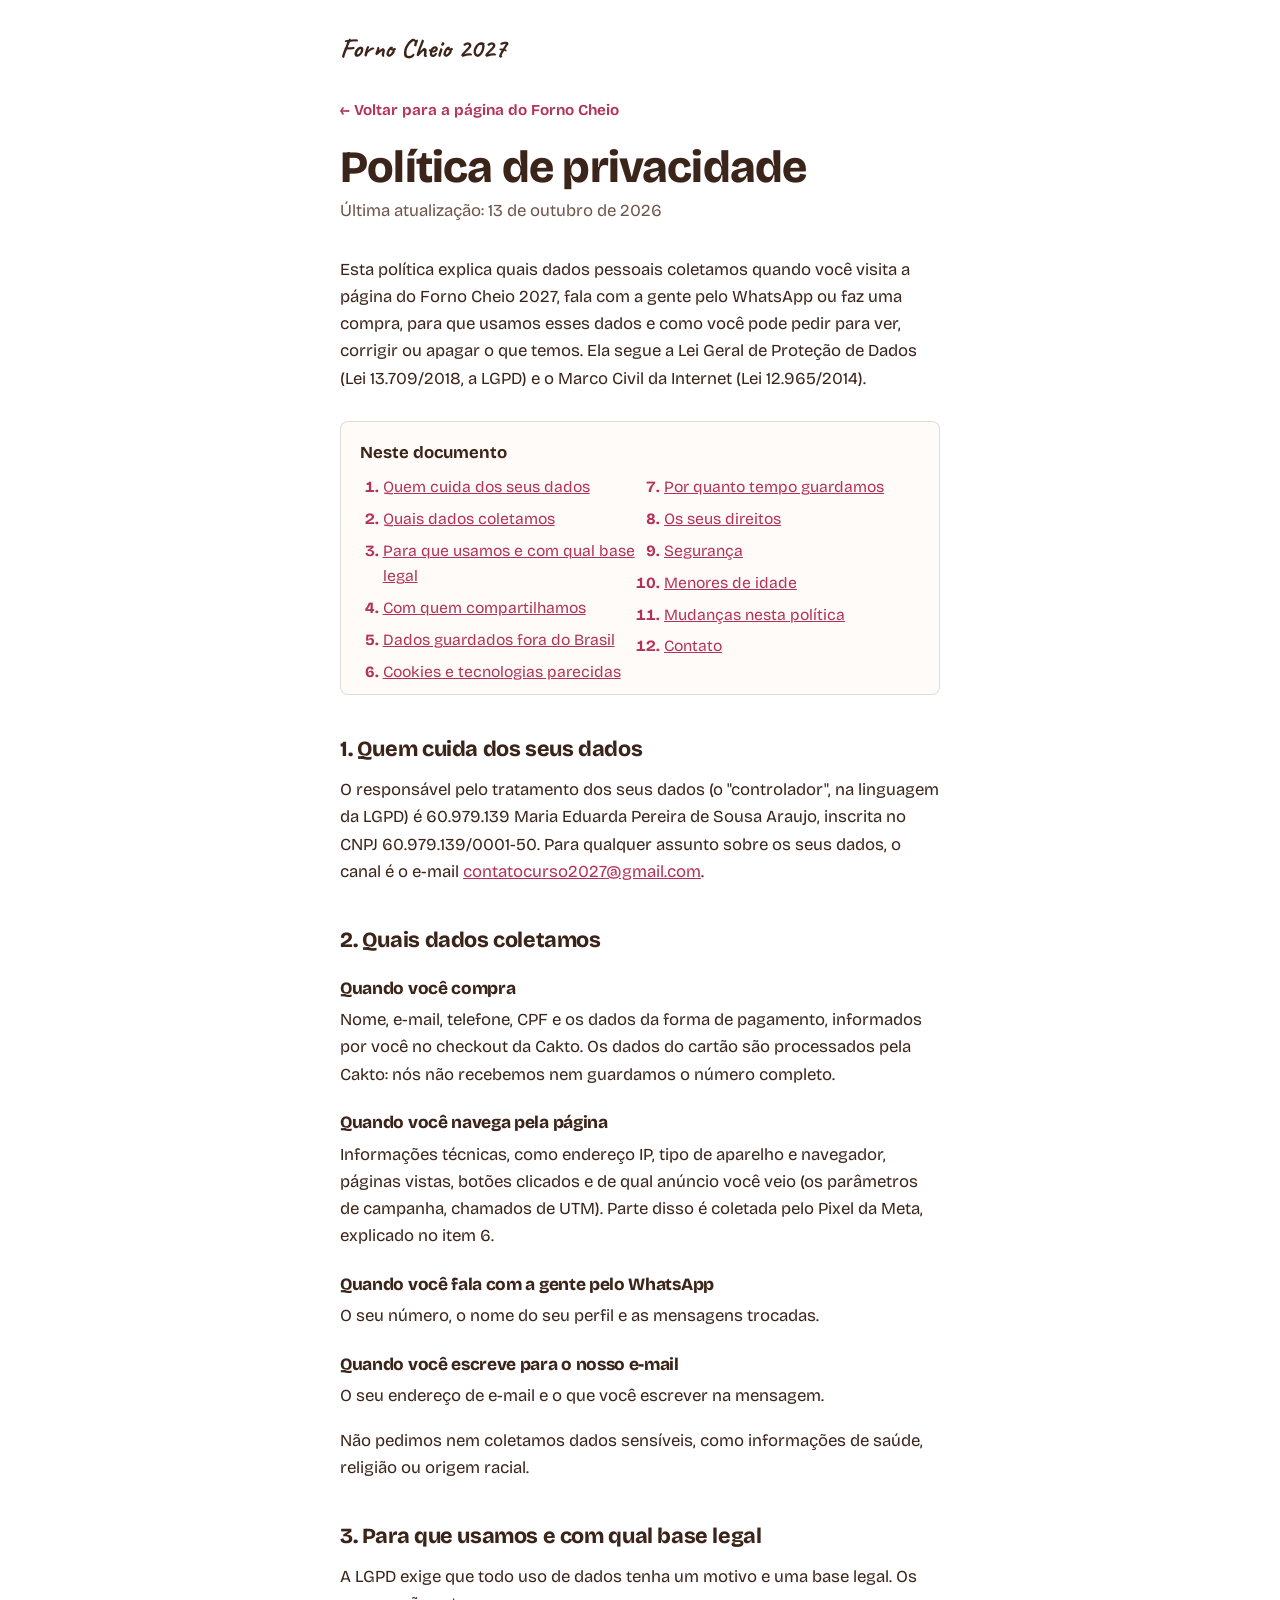
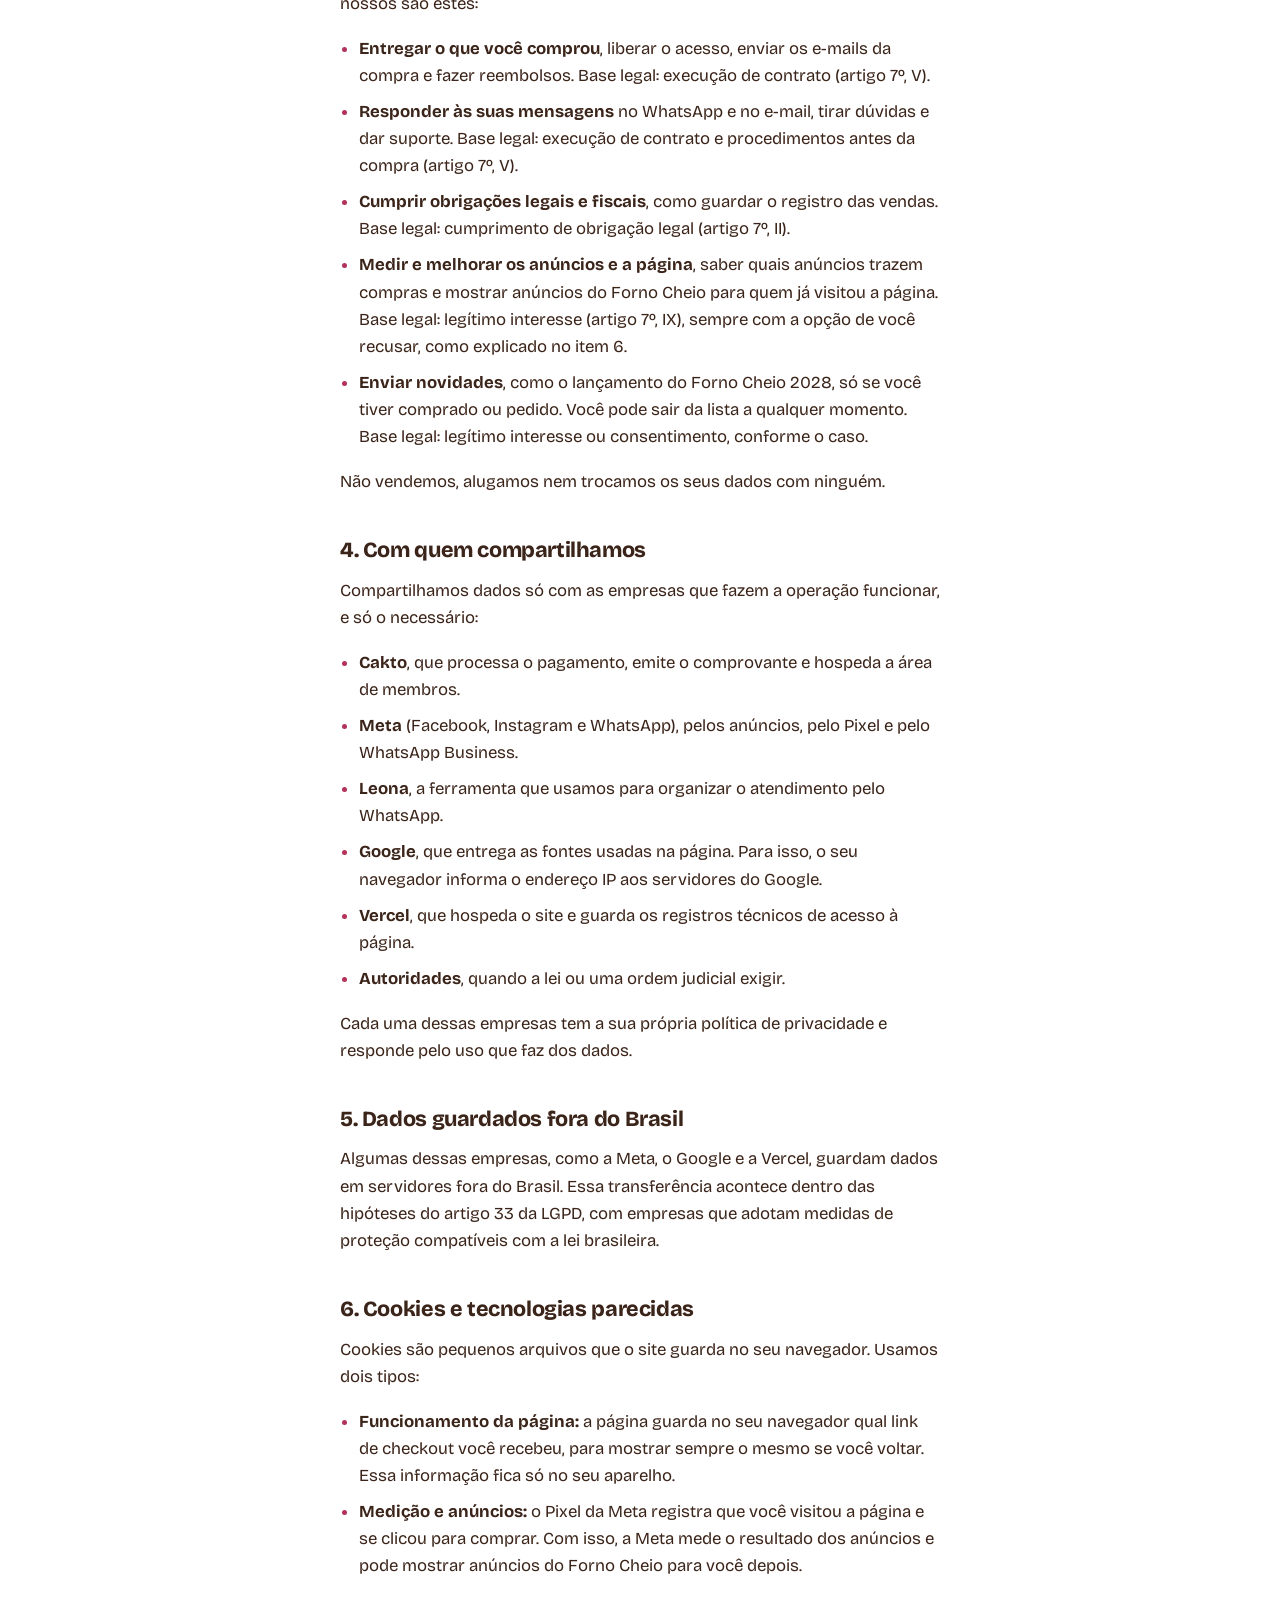
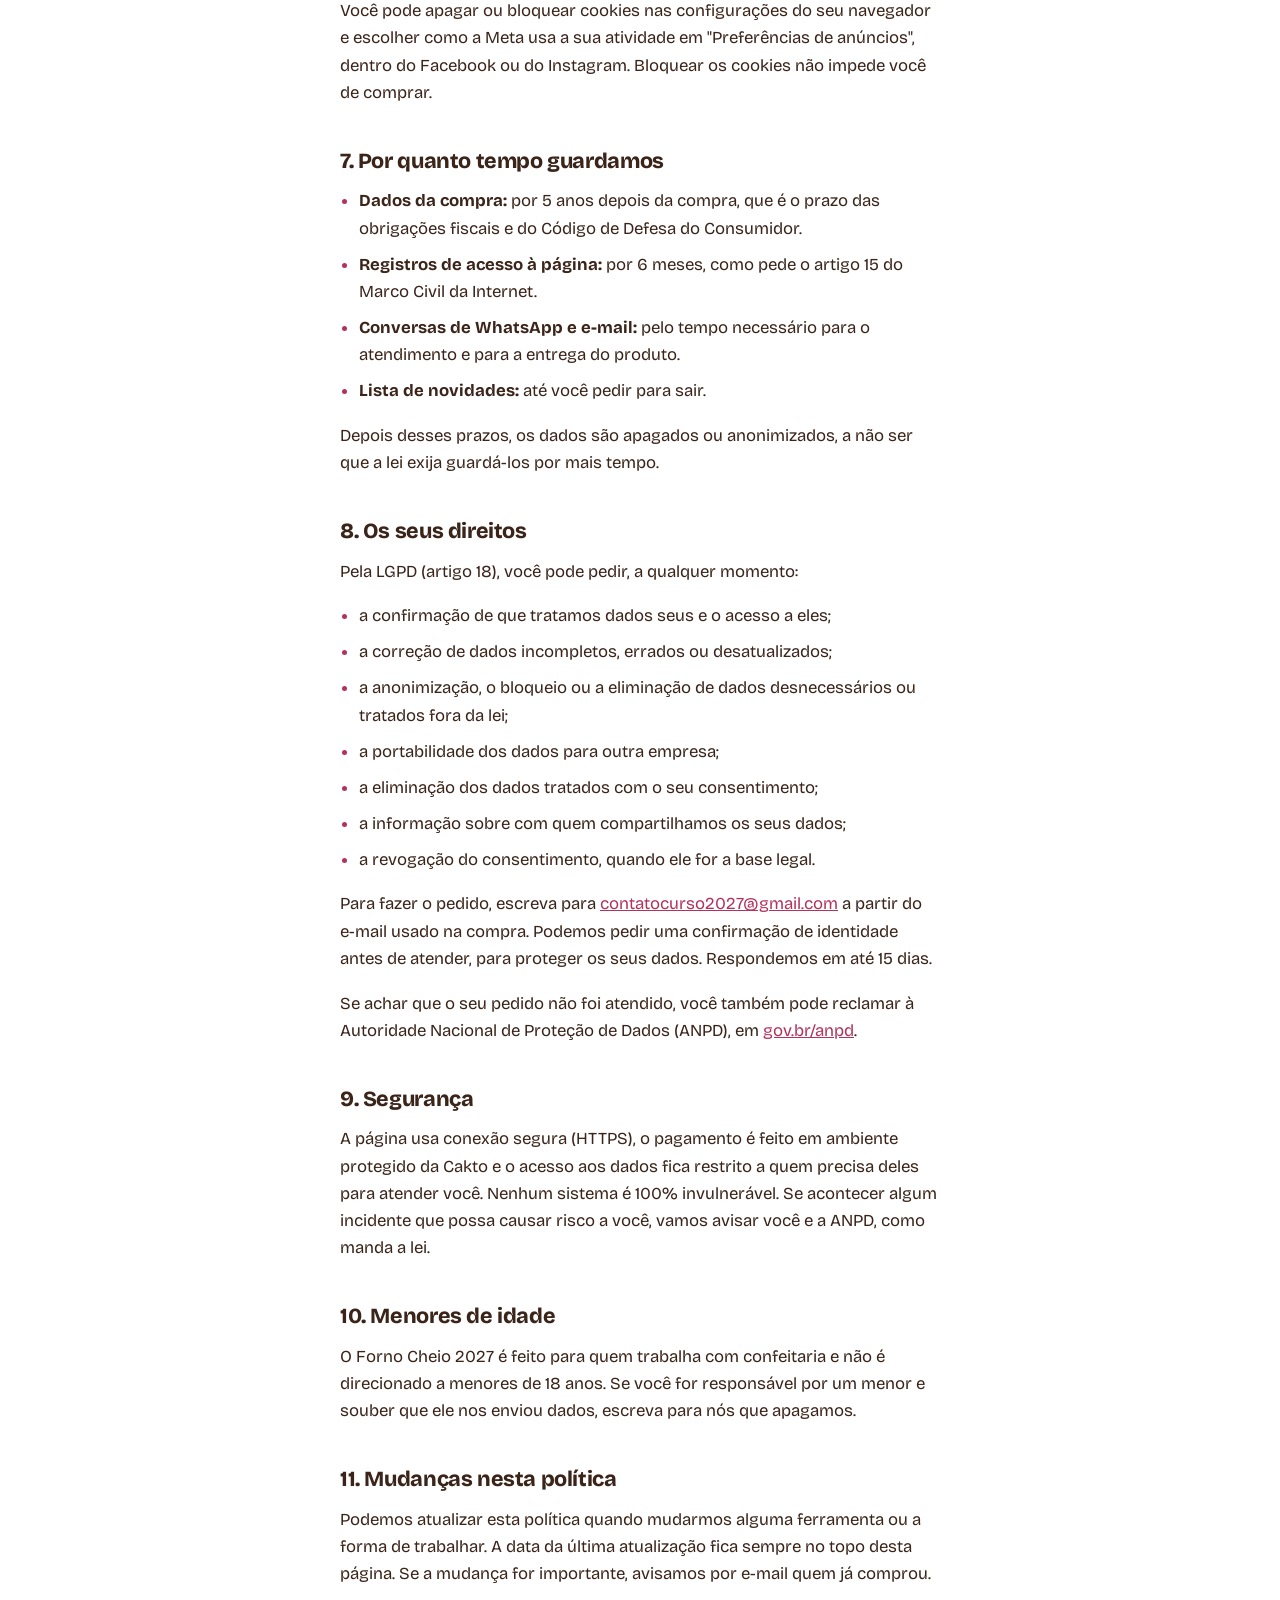
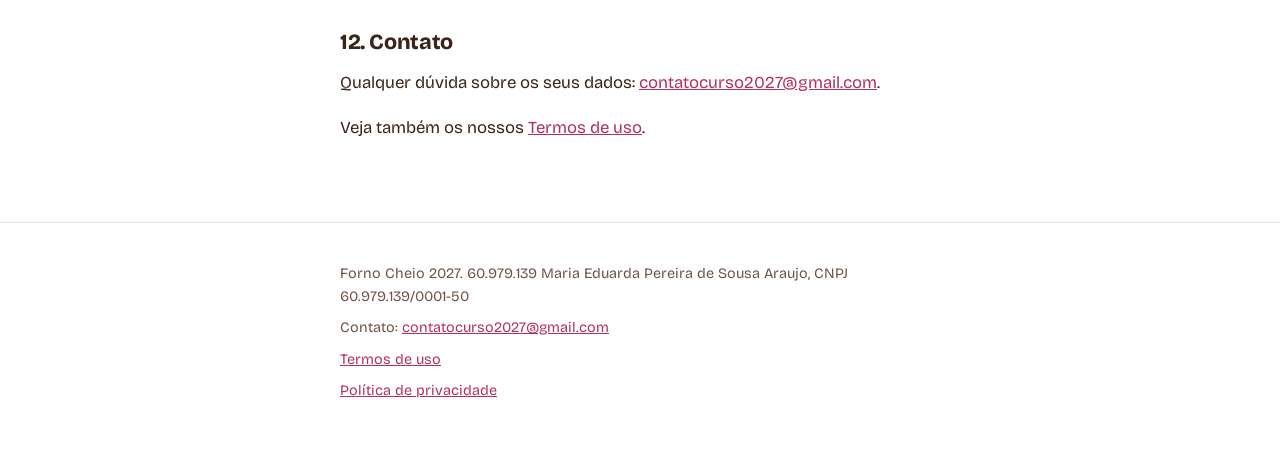
==== commit cb731a90: "Add files via upload" ====
--- a/privacidade.html
+++ b/privacidade.html
@@ -6,13 +6,31 @@
 <title>Política de privacidade | Forno Cheio 2027</title>
 <meta name="description" content="Política de privacidade do Forno Cheio 2027: quais dados coletamos, para quê, com quem compartilhamos e como você exerce os seus direitos pela LGPD.">
 <meta name="robots" content="noindex">
-<meta name="theme-color" content="#FFFBF8">
+<meta name="theme-color" content="#FFFFFF">
 <link rel="preconnect" href="https://fonts.googleapis.com">
 <link rel="preconnect" href="https://fonts.gstatic.com" crossorigin>
 <link href="https://fonts.googleapis.com/css2?family=Bricolage+Grotesque:opsz,wght@12..96,400..800&family=Caveat:wght@500..700&display=swap" rel="stylesheet">
 <link rel="stylesheet" href="style.css">
+<!-- Meta Pixel Code -->
+<script>
+!function(f,b,e,v,n,t,s)
+{if(f.fbq)return;n=f.fbq=function(){n.callMethod?
+n.callMethod.apply(n,arguments):n.queue.push(arguments)};
+if(!f._fbq)f._fbq=n;n.push=n;n.loaded=!0;n.version='2.0';
+n.queue=[];t=b.createElement(e);t.async=!0;
+t.src=v;s=b.getElementsByTagName(e)[0];
+s.parentNode.insertBefore(t,s)}(window, document,'script',
+'https://connect.facebook.net/en_US/fbevents.js');
+fbq('init', '1671185087740383');
+fbq('track', 'PageView');
+</script>
+<!-- End Meta Pixel Code -->
 </head>
 <body>
+<!-- Meta Pixel (sem JavaScript) -->
+<noscript><img height="1" width="1" style="display:none"
+src="https://www.facebook.com/tr?id=1671185087740383&ev=PageView&noscript=1"
+/></noscript>
 
 <header class="legal-topo">
   <div class="coluna">
--- a/style.css
+++ b/style.css
@@ -1,12 +1,13 @@
 /*
+  VERSÃO DE TESTE: FUNDO BRANCO E SEMPRE NO MODO CLARO
   FORNO CHEIO 2027 | PÁGINA DE VENDAS COM DUAS VERSÕES
   Estilos da página. Este arquivo é carregado pelo index.html (link no <head>).
   As cores ficam todas no bloco :root logo abaixo. O modo escuro se ajusta sozinho.
 */
 
 :root {
-  --papel: #FFFBF8;
-  --cartao: #FFFFFF;
+  --papel: #FFFFFF;
+  --cartao: #FFFBF8;
   --tinta: #3B2419;
   --tinta-suave: #6E5449;
   --framboesa: #B3325A;
@@ -25,44 +26,6 @@
   padding-top: env(safe-area-inset-top, 0px);
   padding-bottom: env(safe-area-inset-bottom, 0px);
 }
-@media (prefers-color-scheme: dark) {
-  :root:not([data-theme="light"]) {
-    --papel: #1D1411;
-    --cartao: #2A1D19;
-    --tinta: #F6E8E1;
-    --tinta-suave: #CDB5AA;
-    --framboesa: #EE7C9C;
-    --framboesa-escura: #B8506F;
-    --no-botao: #1D1411;
-    --glace: #4A2630;
-    --kraft: #8F714F;
-    --no-kraft: #FFF3EE;
-    --pauta: #3A4E66;
-    --margem: #9C4A5C;
-    --risco: rgba(246, 232, 225, 0.16);
-    --sombra: rgba(0, 0, 0, 0.55);
-    --faixa: #F6E8E1;
-    --na-faixa: #1D1411;
-  }
-}
-:root[data-theme="dark"] {
-  --papel: #1D1411;
-  --cartao: #2A1D19;
-  --tinta: #F6E8E1;
-  --tinta-suave: #CDB5AA;
-  --framboesa: #EE7C9C;
-  --framboesa-escura: #B8506F;
-  --no-botao: #1D1411;
-  --glace: #4A2630;
-  --kraft: #8F714F;
-  --no-kraft: #FFF3EE;
-  --pauta: #3A4E66;
-  --margem: #9C4A5C;
-  --risco: rgba(246, 232, 225, 0.16);
-  --sombra: rgba(0, 0, 0, 0.55);
-  --faixa: #F6E8E1;
-  --na-faixa: #1D1411;
-}
 *, *::before, *::after { box-sizing: inherit; }
 html {
   scroll-padding-top: env(safe-area-inset-top, 0px);
@@ -246,115 +209,6 @@
 }
 .etiqueta strong { display: block; font-size: 1.08rem; }
 .etiqueta span { font-size: 1rem; }
-
-/* Cinco datas em cobrinha, alinhadas às margens do texto:
-   1 ---- 2
-          |
-   4 ---- 3
-   |
-   5                                                        */
-.cobra {
-  --g: 1.6rem;   /* espaço entre as linhas e entre as colunas */
-  --c: 2.4rem;   /* tamanho do círculo */
-  list-style: none;
-  margin: 2rem 0 0.8rem;
-  padding: 0;
-  display: grid;
-  grid-template-columns: 1fr 1fr;
-  column-gap: var(--g);
-  row-gap: var(--g);
-}
-.cobra li {
-  position: relative;
-  padding: calc(var(--c) + 0.55rem) 0 0.3rem calc(var(--c) * 0.5 + 0.9rem);
-}
-.cobra li:nth-child(1) { grid-area: 1 / 1; }
-.cobra li:nth-child(2) { grid-area: 1 / 2; }
-.cobra li:nth-child(3) { grid-area: 2 / 2; }
-.cobra li:nth-child(4) { grid-area: 2 / 1; }
-.cobra li:nth-child(5) { grid-area: 3 / 1; }
-/* do lado direito, círculo e texto encostam na margem direita */
-.cobra li:nth-child(2),
-.cobra li:nth-child(3) {
-  text-align: right;
-  padding-left: 0;
-  padding-right: calc(var(--c) * 0.5 + 0.9rem);
-}
-.cobra .num {
-  position: absolute;
-  top: 0;
-  left: 0;
-  z-index: 1;
-  display: grid;
-  place-items: center;
-  width: var(--c);
-  height: var(--c);
-  border-radius: 50%;
-  border: 2px solid var(--tinta);
-  background: var(--papel);
-  font-weight: 780;
-  font-size: 1.05rem;
-}
-.cobra li:nth-child(2) .num,
-.cobra li:nth-child(3) .num { left: auto; right: 0; }
-.cobra li:last-child .num { background: var(--framboesa); border-color: var(--framboesa); color: var(--no-botao); }
-.cobra strong { display: block; font-size: 1.05rem; line-height: 1.25; }
-.cobra .quando { display: block; color: var(--tinta-suave); font-size: 0.98rem; line-height: 1.35; margin-top: 0.2rem; }
-/* linhas retas: 1 → 2 e 3 → 4, na altura do centro dos círculos */
-.cobra li:nth-child(1)::after,
-.cobra li:nth-child(3)::after {
-  content: "";
-  position: absolute;
-  top: calc(var(--c) * 0.5 - 1px);
-  border-top: 2px dashed var(--tinta-suave);
-}
-.cobra li:nth-child(1)::after { left: calc(var(--c) * 0.5); right: calc(-100% - var(--g) + var(--c) * 0.5); }
-.cobra li:nth-child(3)::after { right: calc(var(--c) * 0.5); left: calc(-100% - var(--g) + var(--c) * 0.5); }
-/* descidas: 2 → 3 pela margem direita e 4 → 5 pela margem esquerda */
-.cobra li:nth-child(2)::after,
-.cobra li:nth-child(4)::after {
-  content: "";
-  position: absolute;
-  top: calc(var(--c) * 0.5);
-  height: calc(100% + var(--g));
-  border-left: 2px dashed var(--tinta-suave);
-}
-.cobra li:nth-child(2)::after { right: calc(var(--c) * 0.5 - 1px); }
-.cobra li:nth-child(4)::after { left: calc(var(--c) * 0.5 - 1px); }
-@media (min-width: 640px) { .cobra { --g: 2.2rem; } }
-
-/* Limite do forno */
-.limite {
-  margin: 1.6rem 0 1.8rem;
-  padding: 1.2rem 1.2rem 1rem;
-  background: var(--cartao);
-  border: 1px solid var(--risco);
-  border-radius: 0.5rem;
-}
-.limite-linha {
-  display: grid;
-  grid-template-columns: 6.6rem 1fr 3.4rem;
-  align-items: center;
-  gap: 0.7rem;
-  font-size: 1rem;
-  margin-bottom: 0.65rem;
-}
-.limite-barra { height: 0.8rem; background: var(--risco); border-radius: 0.4rem; overflow: hidden; }
-.limite-barra i { display: block; height: 100%; background: var(--kraft); border-radius: 0.4rem; }
-.limite-linha.manda .limite-barra i { background: var(--framboesa); }
-.limite-linha.manda { font-weight: 720; color: var(--framboesa); }
-.limite-linha b { font-variant-numeric: tabular-nums; text-align: right; }
-.limite figcaption { font-size: 1.35rem; margin-top: 0.4rem; }
-
-.frase-central span { display: block; }
-.frase-central {
-  font-size: 1.32rem;
-  font-weight: 700;
-  line-height: 1.4;
-  margin: 2.2rem 0 0;
-  padding-left: 1rem;
-  border-left: 3px solid var(--framboesa);
-}
 
 /* Algumas páginas por dentro */
 .galeria-largura { max-width: 40rem; margin: 0 auto; padding: 0 1.25rem; }
@@ -441,18 +295,6 @@
 .descobertas { padding-left: 1.2rem; margin: 0.6rem 0 1.2rem; }
 .descobertas li { margin-bottom: 0.6rem; padding-left: 0.2rem; }
 .descobertas li::marker { color: var(--framboesa); }
-.rolagem { overflow-x: auto; -webkit-overflow-scrolling: touch; margin: 1rem 0 1.2rem; }
-.planilha {
-  border-collapse: collapse;
-  min-width: 30rem;
-  width: 100%;
-  font-size: 0.95rem;
-  background: var(--cartao);
-  border: 1px solid var(--risco);
-}
-.planilha th, .planilha td { border: 1px solid var(--risco); padding: 0.45rem 0.65rem; text-align: left; white-space: nowrap; }
-.planilha th { background: var(--glace); font-weight: 720; }
-.status-sim { color: var(--framboesa); font-weight: 700; }
 .bonus-caixa {
   background: var(--glace);
   border-radius: 0.6rem;
@@ -498,41 +340,73 @@
   height: 0.44rem;
   background: var(--cartao);
 }
-.presente-duas { display: grid; gap: 1.2rem; }
 .presente .descobertas { margin-bottom: 1.4rem; }
-.chat-exemplo { margin: 0.4rem 0 0.6rem; }
-.chat-exemplo .msg { max-width: min(88%, 21rem); }
-.exemplo-nota { font-size: 1.3rem; text-align: right; }
-.presente, .presente-duas > *, .presente-tabela { min-width: 0; }
-.presente-tabela { margin: 0; }
-.presente-tabela .rolagem { margin: 0 0 0.4rem; }
-.presente-tabela .planilha { min-width: 24rem; }
-.presente-tabela figcaption { font-size: 1.25rem; }
-
-/* Campanhas */
-.campanhas { border-collapse: collapse; width: 100%; min-width: 26rem; font-size: 1rem; }
-.campanhas td, .campanhas th { padding: 0.7rem 0.6rem; border-bottom: 1px solid var(--risco); text-align: left; vertical-align: top; }
-.campanhas th { font-size: 0.9rem; color: var(--tinta-suave); font-weight: 650; }
-.campanhas td:first-child { white-space: nowrap; font-variant-numeric: tabular-nums; }
-.nivel-alta { color: var(--framboesa); font-weight: 720; }
-.nivel-media { color: var(--tinta-suave); }
-
-/* Como funciona */
-.passos { padding-left: 1.4rem; margin: 1.4rem 0 0; }
-.passos li { margin-bottom: 1rem; padding-left: 0.3rem; }
-.passos li::marker { font-weight: 780; color: var(--framboesa); }
-
-/* Para quem */
-.lista-sim, .lista-nao { list-style: none; padding: 0; margin: 0; }
-.lista-sim li, .lista-nao li { position: relative; padding-left: 1.8rem; margin-bottom: 0.8rem; }
-.lista-sim li::before, .lista-nao li::before {
-  position: absolute;
-  left: 0;
-  top: 0;
-  font-weight: 800;
-}
-.lista-sim li::before { content: "✓"; color: var(--framboesa); }
-.lista-nao li::before { content: "×"; color: var(--tinta-suave); font-size: 1.3rem; line-height: 1.3; }
+
+.presente { min-width: 0; }
+
+/* Cartões de bônus com a imagem */
+.presente-com-foto { display: grid; gap: 1.3rem; }
+.presente-texto { min-width: 0; }
+.presente-foto { margin: 0; }
+.presente-foto a { display: block; border-radius: 0.7rem; }
+.presente-foto img {
+  display: block;
+  width: 100%;
+  height: auto;
+  border-radius: 0.7rem;
+  border: 1px solid var(--risco);
+  box-shadow: 0 12px 24px -18px var(--sombra);
+}
+@media (max-width: 639px) {
+  .presente-foto { width: min(80%, 18rem); margin: 0.4rem auto 0; }
+}
+@media (min-width: 640px) {
+  .presente-com-foto { grid-template-columns: 13rem 1fr; align-items: start; gap: 1.6rem; }
+}
+.presente .presente-preco {
+  display: flex;
+  align-items: baseline;
+  justify-content: space-between;
+  gap: 1rem;
+  margin: 1.2rem 0 0;
+  padding-top: 0.9rem;
+  border-top: 1px dashed var(--risco);
+}
+.presente-preco span { font-size: 0.95rem; color: var(--tinta-suave); font-weight: 650; }
+.presente-preco strong { font-size: 1.6rem; font-weight: 800; color: var(--framboesa); letter-spacing: -0.02em; }
+
+/* Faixa de prazo, acima do topo */
+.faixa-prazo {
+  display: flex;
+  flex-wrap: wrap;
+  justify-content: center;
+  align-items: baseline;
+  gap: 0.2rem 0.8rem;
+  padding: 0.5rem 1rem;
+  background: #A3122E;
+  color: #FFFFFF;
+  text-align: center;
+  font-size: 0.9rem;
+  line-height: 1.35;
+  text-decoration: none;
+}
+.faixa-prazo strong { font-weight: 760; }
+.faixa-prazo:hover span:first-child { text-decoration: underline; }
+.faixa-prazo:focus-visible { outline: 3px solid var(--tinta); outline-offset: -3px; }
+
+/* Conheça a Daniela */
+.daniela-aviso { color: var(--tinta-suave); font-size: 1.05rem; }
+.polaroid {
+  width: min(78%, 17rem);
+  margin: 1.8rem auto 2.2rem;
+  padding: 0.75rem 0.75rem 0.4rem;
+  background: #FFFFFF;
+  border: 1px solid var(--risco);
+  box-shadow: 0 18px 30px -20px var(--sombra);
+  transform: rotate(-2.5deg);
+}
+.polaroid img { display: block; width: 100%; height: auto; aspect-ratio: 1; object-fit: cover; }
+.polaroid figcaption { color: #3B2419; font-size: 1.45rem; text-align: center; padding: 0.45rem 0 0.15rem; }
 
 /* Oferta: duas versões */
 .oferta-largura { max-width: 58rem; margin: 0 auto; padding: 0 1.25rem; }
@@ -808,6 +682,12 @@
 .barra-fixa .botao { font-size: 1rem; padding: 0.75rem 1.1rem; box-shadow: none; white-space: nowrap; }
 @media (min-width: 900px) { .barra-fixa { display: none; } .rodape { padding-bottom: 2.4rem; } }
 
+/* Celular: textos e botão do topo centralizados (no computador, o topo fica em duas colunas) */
+@media (max-width: 899px) {
+  .topo .marca, .heroi > div:first-child { text-align: center; }
+  .heroi .sub { margin-left: auto; margin-right: auto; }
+}
+
 /* Celular: títulos das seções centralizados (o topo da página fica como está),
    selo da garantia e chamada dos bônus no centro */
 @media (max-width: 759px) {
@@ -833,4 +713,5 @@
   .perguntas summary::before, .perguntas summary::after { transition: none; }
   .carimbo-anel { animation: none; }
   .galeria img { transform: none !important; }
-}
+  .polaroid { transform: none; }
+}
